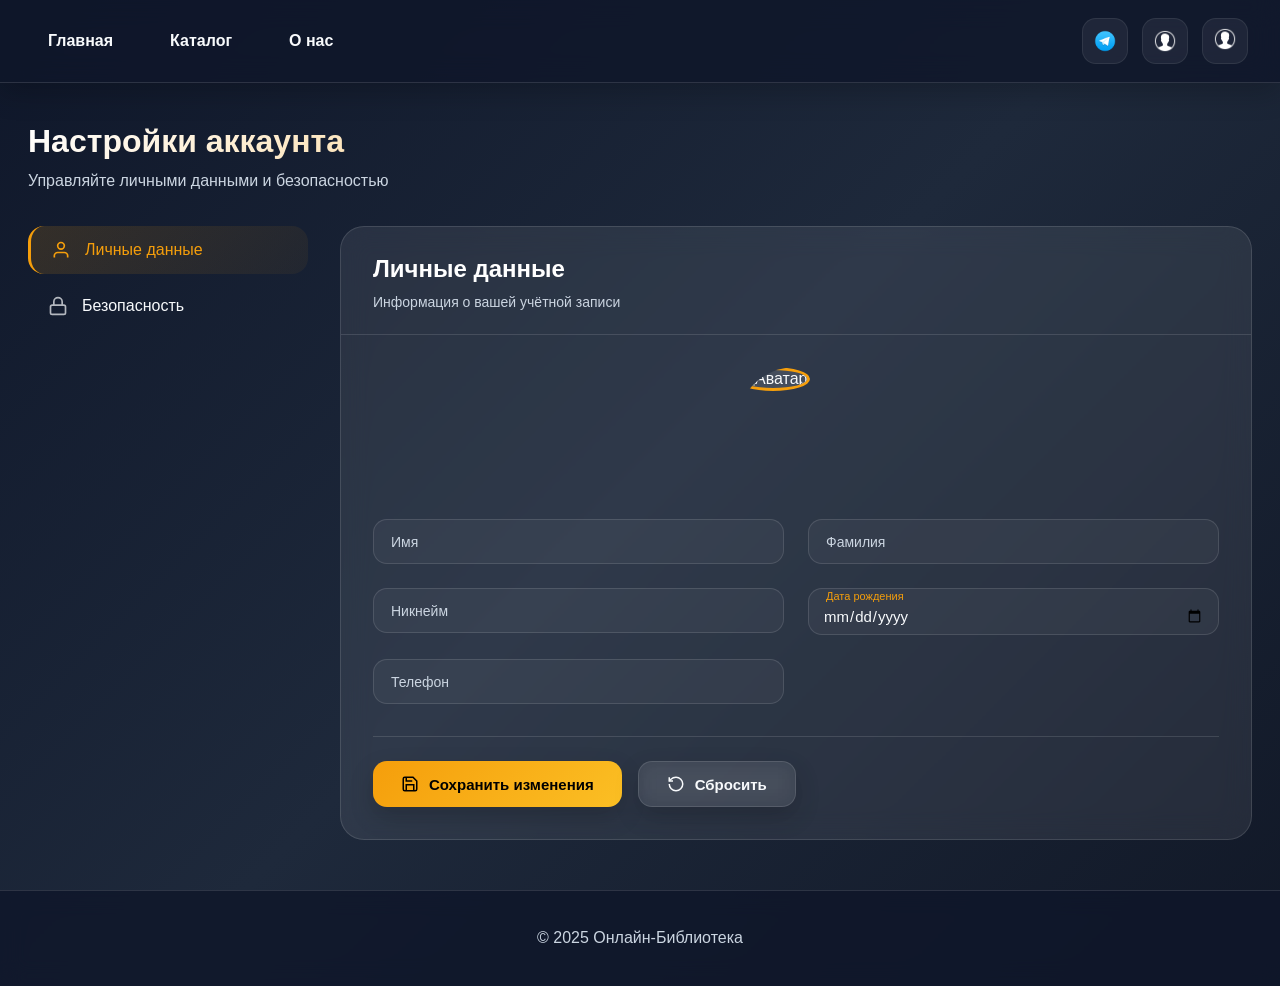
==== wwwroot/html/safety.html @ 2f35996b "весь проект" ====
<!DOCTYPE html>
<html lang="ru">
<head>
  <meta charset="utf-8" />
  <meta name="viewport" content="width=device-width, initial-scale=1" />
  <title>Настройки аккаунта | Онлайн-Библиотека</title>
  <link rel="icon" href="../ico/Open Book.png">
  <link rel="stylesheet" href="../css/style.css">
  <link rel="stylesheet" href="../css/style_panel_settings.css">
</head>

<body>
  <header class="heads">
    <div class="panel-menu">
      <ul class="menu">
        <li><a href="../html/index.html">Главная</a></li>
        <li><a href="../html/catalog.html">Каталог</a></li>
        <li><a href="../html/about.html">О нас</a></li>
      </ul>
    </div>

    <div class="panel-logo">
      <a href="https://t.me/Limbo_Deutsch_Bot">
        <img src="../ico/telegram_icon-icons.com_72055.png">
      </a>

      <!-- КНОПКА РЕГИСТРАЦИИ -->
      <a id="registerBtn" class="user-a" href="../html/registration.html">
        <img src="../ico/user_person_profile_avatar_icon_190943.png">
      </a>

      <!-- МЕНЮ ПОЛЬЗОВАТЕЛЯ -->
      <div class="user-wrapper" id="userMenu"">
        
        <div class="user-icon">
          <img src="../ico/user_person_profile_avatar_icon_190943.png">
        </div>

        <div class="dropdown">
          <p id="userName"></p>

          <a href="../html/safety.html">Настройки</a>
          <a id="adminLink" href="../html/admin.html">Админ</a>
          <a href="#" id="logoutBtn">Выход</a>
        </div>

      </div>
    </div>
  </header>

  <main class="settings-main">
    <div class="settings-page">
      <input type="radio" name="tab" id="tab-profile" checked hidden>
      <input type="radio" name="tab" id="tab-security" hidden>

      <div class="settings-header">
        <h1>Настройки аккаунта</h1>
        <p>Управляйте личными данными и безопасностью</p>
      </div>

      <div class="display-panel-settings">
        <!-- Навигация по вкладкам -->
        <nav class="settings-nav">
          <ul class="settings-menu">
            <li>
              <label for="tab-profile" class="li-settings-a">
                <svg class="nav-icon" width="20" height="20" viewBox="0 0 24 24" fill="none" stroke="currentColor" stroke-width="2">
                  <path d="M20 21v-2a4 4 0 0 0-4-4H8a4 4 0 0 0-4 4v2"/>
                  <circle cx="12" cy="7" r="4"/>
                </svg>
                <span>Личные данные</span>
              </label>
            </li>
            <li>
              <label for="tab-security" class="li-settings-a">
                <svg class="nav-icon" width="20" height="20" viewBox="0 0 24 24" fill="none" stroke="currentColor" stroke-width="2">
                  <rect x="3" y="11" width="18" height="11" rx="2" ry="2"/>
                  <path d="M7 11V7a5 5 0 0 1 10 0v4"/>
                </svg>
                <span>Безопасность</span>
              </label>
            </li>
          </ul>
        </nav>

        <!-- Контент настроек -->
        <div class="settings-container">
          <!-- Вкладка: Личные данные -->
          <div class="settings-card profile-tab">
            <div class="settings-card-header">
              <h2>Личные данные</h2>
              <p>Информация о вашей учётной записи</p>
            </div>

            <form class="settings-form" id="profile-form">
              <div class="form-grid">
                <!-- Аватар -->
                <div class="form-group full-width avatar-group">
                  <div class="avatar-container">
                    <div class="avatar-preview">
                      <img src="../img/user-default.png" alt="Аватар" id="avatar-preview">
                      <div class="avatar-overlay">
                        <label class="avatar-upload-btn">
                          <svg width="20" height="20" viewBox="0 0 24 24" fill="none" stroke="currentColor" stroke-width="2">
                            <path d="M23 19a2 2 0 0 1-2 2H3a2 2 0 0 1-2-2V8a2 2 0 0 1 2-2h4l2-3h6l2 3h4a2 2 0 0 1 2 2z"/>
                            <circle cx="12" cy="13" r="4"/>
                          </svg>
                          <span>Изменить фото</span>
                          <input type="file" id="avatar-input" accept="image/*" hidden>
                        </label>
                      </div>
                    </div>
                  </div>
                </div>

                <!-- Поля ввода -->
                <div class="form-group">
                  <div class="input-field">
                    <input type="text" id="first-name" placeholder=" ">
                    <label>Имя</label>
                  </div>
                </div>

                <div class="form-group">
                  <div class="input-field">
                    <input type="text" id="last-name" placeholder=" ">
                    <label>Фамилия</label>
                  </div>
                </div>

                <div class="form-group">
                  <div class="input-field">
                    <input type="text" id="nickname" placeholder=" ">
                    <label>Никнейм</label>
                  </div>
                </div>

                <div class="form-group">
                  <div class="input-field">
                    <input type="date" id="birthdate" placeholder=" ">
                    <label>Дата рождения</label>
                  </div>
                </div>

                <div class="form-group">
                  <div class="input-field">
                    <input type="tel" id="phone" placeholder=" ">
                    <label>Телефон</label>
                  </div>
                </div>
              </div>

              <div class="form-actions">
                <button id="updateProfile" type="button" class="btn btn-primary">
                  <svg width="18" height="18" viewBox="0 0 24 24" fill="none" stroke="currentColor" stroke-width="2">
                    <path d="M19 21H5a2 2 0 0 1-2-2V5a2 2 0 0 1 2-2h11l5 5v11a2 2 0 0 1-2 2z"/>
                    <polyline points="17 21 17 13 7 13 7 21"/>
                    <polyline points="7 3 7 8 15 8"/>
                  </svg>
                  Сохранить изменения
                </button>
                <button type="reset" class="btn btn-secondary" id="reset-profile">
                  <svg width="18" height="18" viewBox="0 0 24 24" fill="none" stroke="currentColor" stroke-width="2">
                    <path d="M3 12a9 9 0 1 0 9-9 9.75 9.75 0 0 0-6.74 2.74L3 8"/>
                    <path d="M3 3v5h5"/>
                  </svg>
                  Сбросить
                </button>
              </div>
            </form>
          </div>

          <!-- Вкладка: Безопасность -->
          <div class="settings-card security-tab">
            <div class="settings-card-header">
              <h2>Безопасность аккаунта</h2>
              <p>Защита вашей учётной записи</p>
            </div>

            <form class="settings-form" id="security-form">
              <div class="form-grid">
                <div class="form-group full-width">
                  <div class="input-field">
                    <input type="email" id="email" placeholder=" ">
                    <label>Email</label>
                  </div>
                </div>

                <div class="form-group">
                  <div class="input-field">
                    <input type="password" id="new-password" placeholder=" ">
                    <label>Новый пароль</label>
                    <button type="button" class="password-toggle" data-target="new-password">
                      <svg width="18" height="18" viewBox="0 0 24 24" fill="none" stroke="currentColor" stroke-width="2">
                        <path d="M1 12s4-8 11-8 11 8 11 8-4 8-11 8-11-8-11-8z"/>
                        <circle cx="12" cy="12" r="3"/>
                      </svg>
                    </button>
                  </div>
                </div>

                <div class="form-group">
                  <div class="input-field">
                    <input type="password" id="confirm-password" placeholder=" ">
                    <label>Подтвердите пароль</label>
                    <button type="button" class="password-toggle" data-target="confirm-password">
                      <svg width="18" height="18" viewBox="0 0 24 24" fill="none" stroke="currentColor" stroke-width="2">
                        <path d="M1 12s4-8 11-8 11 8 11 8-4 8-11 8-11-8-11-8z"/>
                        <circle cx="12" cy="12" r="3"/>
                      </svg>
                    </button>
                  </div>
                </div>

                <!-- Опция 2FA -->
                <div class="form-group full-width">
                  <div class="security-option-card">
                    <div class="option-info">
                      <div class="option-icon">
                        <svg width="24" height="24" viewBox="0 0 24 24" fill="none" stroke="currentColor" stroke-width="2">
                          <rect x="3" y="11" width="18" height="11" rx="2" ry="2"/>
                          <path d="M7 11V7a5 5 0 0 1 10 0v4"/>
                        </svg>
                      </div>
                      <div class="option-text">
                        <strong>Двухфакторная аутентификация (2FA)</strong>
                        <p>Дополнительный уровень защиты вашего аккаунта</p>
                      </div>
                    </div>
                    <label class="toggle-switch">
                      <input type="checkbox" id="twofa-toggle">
                      <span class="toggle-slider"></span>
                    </label>
                  </div>
                </div>

                <!-- История входов -->
                <div class="form-group full-width">
                  <div class="security-option-card clickable" id="login-history-btn">
                    <div class="option-info">
                      <div class="option-icon">
                        <svg width="24" height="24" viewBox="0 0 24 24" fill="none" stroke="currentColor" stroke-width="2">
                          <circle cx="12" cy="12" r="10"/>
                          <polyline points="12 6 12 12 16 14"/>
                        </svg>
                      </div>
                      <div class="option-text">
                        <strong>История входов</strong>
                        <p>Последние устройства и даты входа</p>
                      </div>
                    </div>
                    <svg class="chevron-icon" width="20" height="20" viewBox="0 0 24 24" fill="none" stroke="currentColor" stroke-width="2">
                      <polyline points="9 18 15 12 9 6"/>
                    </svg>
                  </div>
                </div>
              </div>

              <div class="form-actions">
                <button id="updateSecurity" type="button" class="btn btn-primary">
                  <svg width="18" height="18" viewBox="0 0 24 24" fill="none" stroke="currentColor" stroke-width="2">
                    <path d="M19 21H5a2 2 0 0 1-2-2V5a2 2 0 0 1 2-2h11l5 5v11a2 2 0 0 1-2 2z"/>
                    <polyline points="17 21 17 13 7 13 7 21"/>
                    <polyline points="7 3 7 8 15 8"/>
                  </svg>
                  Сохранить
                </button>
              </div>
            </form>
          </div>
        </div>
      </div>
    </div>
  </main>

  <!-- Модальное окно истории входов -->
  <div class="modal" id="login-history-modal">
    <div class="modal-content">
      <div class="modal-header">
        <h3>История входов</h3>
        <button class="modal-close">&times;</button>
      </div>
      <div class="modal-body">
        <div class="history-list">
          <div class="history-item">
            <div class="history-device">
              <svg width="20" height="20" viewBox="0 0 24 24" fill="none" stroke="currentColor" stroke-width="2">
                <rect x="4" y="2" width="16" height="20" rx="2" ry="2"/>
                <line x1="12" y1="18" x2="12" y2="18"/>
              </svg>
              <span>Windows 10 - Chrome</span>
            </div>
            <div class="history-details">
              <span class="history-location">Москва, Россия</span>
              <span class="history-time">Сегодня, 14:30</span>
            </div>
          </div>
          <div class="history-item">
            <div class="history-device">
              <svg width="20" height="20" viewBox="0 0 24 24" fill="none" stroke="currentColor" stroke-width="2">
                <rect x="5" y="2" width="14" height="20" rx="2" ry="2"/>
                <line x1="12" y1="18" x2="12" y2="18"/>
              </svg>
              <span>iPhone 13 - Safari</span>
            </div>
            <div class="history-details">
              <span class="history-location">Санкт-Петербург, Россия</span>
              <span class="history-time">Вчера, 09:15</span>
            </div>
          </div>
        </div>
      </div>
    </div>
  </div>

  <footer class="foot">
    <p>© 2025 Онлайн-Библиотека</p>
  </footer>

  <script src="../js/safetyUser.js"></script>
  <script src="../js/loadUser.js"></script>
</body>
</html>
---- wwwroot/css/style.css ----
:root {
  --bg: linear-gradient(135deg, #0f172a, #1e293b, #111827);
  --card: rgba(255, 255, 255, 0.08);
  --card-strong: rgba(255, 255, 255, 0.12);
  --text: #f8fafc;
  --muted: #cbd5e1;
  --accent: #f59e0b;
  --accent-hover: #fbbf24;
  --border: rgba(255, 255, 255, 0.12);
  --shadow: 0 18px 40px rgba(0, 0, 0, 0.28);
  --radius: 22px;
  --anim-time: 320ms;
}

* {
  box-sizing: border-box;
}

body {
  margin: 0;
  font-family: "Segoe UI", Tahoma, sans-serif;
  background: var(--bg);
  color: var(--text);
  -webkit-font-smoothing: antialiased;
  min-height: 100vh;
}

/* =========================
   HEADER
========================= */
.heads {
  background: rgba(15, 23, 42, 0.82);
  backdrop-filter: blur(14px);
  color: #fff;
  padding: 18px 32px;
  display: flex;
  justify-content: space-between;
  align-items: center;
  border-bottom: 1px solid var(--border);
  box-shadow: 0 8px 30px rgba(0, 0, 0, 0.22);
  position: sticky;
  top: 0;
  z-index: 50;
  gap: 24px;
}

/* =========================
   LEFT NAVIGATION
========================= */
.panel-menu {
  width: auto;
  margin: 0;
  padding: 0;
  background: transparent;
  border: none;
  box-shadow: none;
  backdrop-filter: none;
}

.menu {
  display: flex;
  align-items: center;
  list-style: none;
  gap: 25px;
  padding: 0;
  margin: 0;
  justify-content: flex-start;
}

.menu li {
  margin: 0;
  padding: 0;
}

.menu a {
  display: inline-flex;
  align-items: center;
  justify-content: center;
  padding: 10px 16px;
  border-radius: 14px;
  color: var(--text);
  text-decoration: none;
  font-weight: 600;
  transition: all 0.25s ease;
  white-space: nowrap;
}

.menu a:hover {
  color: var(--accent);
  background: rgba(255, 255, 255, 0.08);
  text-shadow: 0 0 10px rgba(245, 158, 11, 0.25);
}

/* =========================
   RIGHT SIDE (SEARCH + ICONS)
========================= */
.panel-logo {
  display: flex;
  align-items: center;
  justify-content: flex-end;
  gap: 14px;
}

/* SEARCH */
.panel-logo form {
  margin: 0;
  display: flex;
  align-items: center;
}

/* GENERAL LINKS */
a {
  color: var(--text);
  text-decoration: none;
  transition: all 0.25s ease;
}

/* TELEGRAM + USER ICON LINKS */
.panel-logo > a,
.user-wrapper {
  display: flex;
  align-items: center;
  justify-content: center;

  width: 46px;
  height: 46px;

  border-radius: 14px;
  background: rgba(255, 255, 255, 0.06);
  border: 1px solid rgba(255, 255, 255, 0.08);

  transition: all 0.25s ease;
  flex-shrink: 0;
  position: relative;
  cursor: pointer;
}

.panel-logo > a:hover,
.user-wrapper:hover {
  transform: translateY(-3px);
  background: rgba(255, 255, 255, 0.12);
  box-shadow: 0 10px 24px rgba(0, 0, 0, 0.18);
}

/* ICON IMAGES */
.panel-logo img,
.user-icon img {
  width: 22px;
  height: 22px;
  object-fit: contain;
}

/* USER ICON FIX */
.user-a {
  margin: 0;
  padding: 0;
}

/* =========================
   BUTTONS
========================= */
button {
  font-size: 15px;
  font-weight: 700;
  width: auto;
  min-width: 120px;
  height: 46px;
  padding: 0 22px;
  border: 1px solid var(--border);
  border-radius: 16px;
  background: linear-gradient(
    135deg,
    rgba(255, 255, 255, 0.12),
    rgba(255, 255, 255, 0.05)
  );
  color: white;
  cursor: pointer;
  transition: all 0.25s ease;
  backdrop-filter: blur(10px);
  box-shadow: 0 10px 24px rgba(0, 0, 0, 0.18);
}

button:hover {
  transform: translateY(-3px);
  background: rgba(255, 255, 255, 0.14);
  box-shadow: 0 16px 28px rgba(0, 0, 0, 0.25);
}

/* =========================
   MAIN GRID
========================= */
.parent {
  display: grid;
  grid-template-columns: 320px 1fr;
  gap: 24px;
  padding: 28px;
  min-height: calc(100vh - 150px);
  align-items: start;
}

/* =========================
   CONTENT PANELS
========================= */
.parent > div:last-child,
.content-panel,
.main-content {
  background: var(--card);
  border: 1px solid var(--border);
  border-radius: var(--radius);
  padding: 28px;
  backdrop-filter: blur(14px);
  box-shadow: var(--shadow);
}

/* =========================
   TITLES / TEXT
========================= */
h1, h2, h3 {
  color: #ffffff;
  margin-top: 0;
}

p {
  color: var(--muted);
  line-height: 1.65;
}

/* =========================
   CARDS
========================= */
.card,
.book-card,
.content-card {
  background: rgba(255, 255, 255, 0.06);
  border-radius: 20px;
  border: 1px solid rgba(255,255,255,0.08);
  padding: 20px;
  transition: all 0.25s ease;
  box-shadow: 0 12px 26px rgba(0,0,0,0.16);
}

.card:hover,
.book-card:hover,
.content-card:hover {
  transform: translateY(-5px);
  background: rgba(255,255,255,0.08);
  box-shadow: 0 18px 34px rgba(0,0,0,0.22);
}

/* =========================
   FOOTER
========================= */
.foot {
  background: rgba(15, 23, 42, 0.82);
  backdrop-filter: blur(12px);
  color: var(--muted);
  text-align: center;
  padding: 18px;
  border-top: 1px solid var(--border);
  margin-top: 10px;
}

/* =========================
   SMALL HELPERS
========================= */
.login-a {
  margin-top: 0;
}

/* =========================
   SCROLLBAR
========================= */
::-webkit-scrollbar {
  width: 10px;
  height: 10px;
}

::-webkit-scrollbar-track {
  background: rgba(255,255,255,0.04);
}

::-webkit-scrollbar-thumb {
  background: rgba(255,255,255,0.14);
  border-radius: 20px;
}

::-webkit-scrollbar-thumb:hover {
  background: rgba(255,255,255,0.22);
}

/* =========================
   RESPONSIVE
========================= */
@media (max-width: 980px) {
  .heads {
    flex-direction: column;
    align-items: stretch;
    gap: 18px;
  }

  .panel-menu {
    width: 100%;
  }

  .menu {
    flex-wrap: wrap;
    gap: 10px;
  }

  .panel-logo {
    width: 100%;
    justify-content: space-between;
    flex-wrap: wrap;
  }

  .panel-logo form {
    width: 100%;
  }

  .input-search {
    min-width: 100%;
    width: 100%;
  }

  .parent {
    grid-template-columns: 1fr;
    padding: 18px;
  }
}

.user-wrapper,
#registerBtn {
  display: flex;
  align-items: center;
  justify-content: center;
  width: 46px;
  height: 46px;
  border-radius: 14px;
  background: rgba(255, 255, 255, 0.06);
  border: 1px solid rgba(255, 255, 255, 0.08);
  transition: all 0.25s ease;
  flex-shrink: 0;
  position: relative;
  cursor: pointer;
}

/* hover эффект как у остальных */
.user-wrapper:hover,
#registerBtn:hover {
  transform: translateY(-3px);
  background: rgba(255, 255, 255, 0.12);
  box-shadow: 0 10px 24px rgba(0, 0, 0, 0.18);
}

/* иконка */
.user-icon img {
  width: 22px;
  height: 22px;
}

/* =========================
   DROPDOWN (УЛУЧШЕННЫЙ)
========================= */

.dropdown {
  position: absolute;
  top: 60px;
  right: 0;

  background: #1e293b;
  border-radius: 12px;
  padding: 10px;
  min-width: 160px;

  opacity: 0;
  visibility: hidden;
  transform: translateY(10px);

  transition: all 0.2s ease;
  box-shadow: 0 10px 25px rgba(0,0,0,0.35);
  z-index: 100;
}

/* ссылки */
.dropdown a {
  display: block;
  padding: 8px;
  border-radius: 6px;
  color: white;
  text-decoration: none;
}

.dropdown a:hover {
  background: #334155;
}

/* имя пользователя */
#userName {
  font-size: 13px;
  color: #cbd5e1;
  margin-bottom: 6px;
  padding: 4px 6px;
  border-bottom: 1px solid rgba(255,255,255,0.1);
}

/* =========================
   HOVER FIX (САМОЕ ВАЖНОЕ)
========================= */

/* невидимая зона между иконкой и меню */
.user-wrapper::after {
  content: "";
  position: absolute;
  top: 40px;
  right: 0;
  width: 100%;
  height: 25px;
}

/* показ меню */
.user-wrapper:hover .dropdown {
  opacity: 1;
  visibility: visible;
  transform: translateY(0);
}

.hidden {
  display: none !important;
}
---- wwwroot/css/style_panel_settings.css ----
/* =========================
   SETTINGS PAGE MAIN
========================= */

.settings-main {
    min-height: calc(100vh - 140px);
    padding: 40px 28px;
}

.settings-page {
    max-width: 1280px;
    margin: 0 auto;
}

/* Header */
.settings-header {
    margin-bottom: 32px;
}

.settings-header h1 {
    font-size: 32px;
    font-weight: 700;
    margin: 0 0 8px 0;
    background: linear-gradient(135deg, #fff, var(--accent));
    -webkit-background-clip: text;
    background-clip: text;
    color: transparent;
}

.settings-header p {
    color: var(--muted);
    font-size: 16px;
    margin: 0;
}

/* =========================
   LAYOUT
========================= */

.display-panel-settings {
    display: flex;
    gap: 32px;
    width: 100%;
    align-items: flex-start;
}

/* =========================
   NAVIGATION MENU
========================= */

.settings-nav {
    flex-shrink: 0;
}

.settings-menu {
    list-style: none;
    padding: 0;
    margin: 0;
    width: 280px;
}

.settings-menu li {
    margin-bottom: 8px;
}

.li-settings-a {
    display: flex;
    align-items: center;
    gap: 14px;
    padding: 14px 20px;
    border-radius: 16px;
    color: var(--text);
    cursor: pointer;
    transition: all 0.25s ease;
    font-weight: 500;
    background: transparent;
}

.li-settings-a .nav-icon {
    opacity: 0.7;
    transition: 0.25s;
}

.li-settings-a:hover {
    background: rgba(255, 255, 255, 0.06);
    color: var(--accent);
}

.li-settings-a:hover .nav-icon {
    opacity: 1;
    color: var(--accent);
}

/* Active tab */
#tab-profile:checked ~ .display-panel-settings 
.settings-nav .li-settings-a[for="tab-profile"],
#tab-security:checked ~ .display-panel-settings 
.settings-nav .li-settings-a[for="tab-security"] {
    background: linear-gradient(135deg, rgba(245, 158, 11, 0.15), rgba(245, 158, 11, 0.05));
    border-left: 3px solid var(--accent);
    color: var(--accent);
}

#tab-profile:checked ~ .display-panel-settings 
.settings-nav .li-settings-a[for="tab-profile"] .nav-icon,
#tab-security:checked ~ .display-panel-settings 
.settings-nav .li-settings-a[for="tab-security"] .nav-icon {
    opacity: 1;
    color: var(--accent);
}

/* =========================
   SETTINGS CARD
========================= */

.settings-container {
    flex: 1;
    width: 100%;
}

.settings-card {
    background: var(--card);
    border: 1px solid var(--border);
    border-radius: 24px;
    backdrop-filter: blur(14px);
    overflow: hidden;
    transition: 0.3s ease;
}

.settings-card-header {
    padding: 28px 32px 20px 32px;
    border-bottom: 1px solid var(--border);
}

.settings-card-header h2 {
    font-size: 24px;
    margin: 0 0 8px 0;
    font-weight: 600;
}

.settings-card-header p {
    color: var(--muted);
    margin: 0;
    font-size: 14px;
}

/* =========================
   FORM STYLES
========================= */

.settings-form {
    padding: 32px;
}

.form-grid {
    display: grid;
    grid-template-columns: repeat(2, 1fr);
    gap: 24px;
}

.form-group {
    position: relative;
}

.form-group.full-width {
    grid-column: span 2;
}

/* Input Field */
.input-field {
    position: relative;
}

.input-field input,
.input-field select {
    width: 100%;
    padding: 18px 14px 8px 14px;
    border-radius: 14px;
    border: 1.5px solid var(--border);
    background: rgba(255, 255, 255, 0.04);
    color: var(--text);
    font-size: 15px;
    outline: none;
    transition: all 0.25s ease;
    font-family: inherit;
}

.input-field select {
    padding: 18px 14px 8px 14px;
    cursor: pointer;
    appearance: none;
    background-image: url("data:image/svg+xml;utf8,<svg xmlns='http://www.w3.org/2000/svg' width='16' height='16' viewBox='0 0 24 24' fill='none' stroke='%23cbd5e1' stroke-width='2'><polyline points='6 9 12 15 18 9'/></svg>");
    background-repeat: no-repeat;
    background-position: right 14px center;
}

.input-field input:focus,
.input-field select:focus {
    border-color: var(--accent);
    background: rgba(255, 255, 255, 0.08);
}

/* Labels */
.input-field label {
    position: absolute;
    left: 14px;
    top: 50%;
    transform: translateY(-50%);
    color: var(--muted);
    font-size: 14px;
    pointer-events: none;
    transition: all 0.2s ease;
    background: transparent;
    padding: 0 4px;
}

/* Float labels */
.input-field input:focus ~ label,
.input-field input:not(:placeholder-shown) ~ label,
.input-field select:focus ~ label,
.input-field select:has(option:checked:not([value=""])) ~ label {
    top: 8px;
    font-size: 11px;
    color: var(--accent);
}

.input-field input::placeholder,
.input-field select:invalid {
    opacity: 0;
}

/* Password toggle */
.password-toggle {
    position: absolute;
    right: 14px;
    top: 50%;
    transform: translateY(-50%);
    background: none;
    border: none;
    cursor: pointer;
    padding: 0;
    margin: 0;
    width: auto;
    height: auto;
    min-width: auto;
    box-shadow: none;
    opacity: 0.6;
    transition: 0.25s;
}

.password-toggle:hover {
    opacity: 1;
    transform: translateY(-50%);
    background: none;
    box-shadow: none;
}

.password-toggle svg {
    display: block;
}

/* =========================
   AVATAR SECTION
========================= */

.avatar-group {
    margin-bottom: 8px;
}

.avatar-container {
    display: flex;
    justify-content: center;
}

.avatar-preview {
    position: relative;
    width: 120px;
    height: 120px;
    border-radius: 50%;
    overflow: hidden;
    cursor: pointer;
}

.avatar-preview img {
    width: 100%;
    height: 100%;
    object-fit: cover;
    border: 3px solid var(--accent);
    border-radius: 50%;
    background: rgba(255, 255, 255, 0.1);
}

.avatar-overlay {
    position: absolute;
    inset: 0;
    background: rgba(0, 0, 0, 0.6);
    display: flex;
    align-items: center;
    justify-content: center;
    opacity: 0;
    transition: 0.25s;
    border-radius: 50%;
}

.avatar-preview:hover .avatar-overlay {
    opacity: 1;
}

.avatar-upload-btn {
    display: flex;
    flex-direction: column;
    align-items: center;
    gap: 6px;
    color: white;
    font-size: 12px;
    cursor: pointer;
    text-align: center;
}

.avatar-upload-btn svg {
    width: 24px;
    height: 24px;
}

/* =========================
   SECURITY OPTION CARD
========================= */

.security-option-card {
    display: flex;
    justify-content: space-between;
    align-items: center;
    padding: 20px;
    border-radius: 18px;
    background: rgba(255, 255, 255, 0.04);
    border: 1px solid var(--border);
    transition: 0.25s;
}

.security-option-card.clickable {
    cursor: pointer;
}

.security-option-card.clickable:hover {
    background: rgba(255, 255, 255, 0.08);
    border-color: var(--accent);
}

.option-info {
    display: flex;
    align-items: center;
    gap: 16px;
}

.option-icon {
    width: 48px;
    height: 48px;
    display: flex;
    align-items: center;
    justify-content: center;
    background: rgba(245, 158, 11, 0.1);
    border-radius: 14px;
    color: var(--accent);
}

.option-text strong {
    display: block;
    font-size: 16px;
    margin-bottom: 6px;
}

.option-text p {
    margin: 0;
    font-size: 13px;
    color: var(--muted);
}

.chevron-icon {
    opacity: 0.5;
    transition: 0.25s;
}

.security-option-card:hover .chevron-icon {
    opacity: 1;
    transform: translateX(4px);
}

/* =========================
   TOGGLE SWITCH
========================= */

.toggle-switch {
    position: relative;
    width: 56px;
    height: 30px;
    flex-shrink: 0;
}

.toggle-switch input {
    display: none;
}

.toggle-slider {
    position: absolute;
    inset: 0;
    background: #444;
    border-radius: 30px;
    transition: 0.25s;
    cursor: pointer;
}

.toggle-slider::before {
    content: "";
    position: absolute;
    width: 24px;
    height: 24px;
    left: 3px;
    top: 3px;
    background: white;
    border-radius: 50%;
    transition: 0.25s;
}

.toggle-switch input:checked + .toggle-slider {
    background: var(--accent);
}

.toggle-switch input:checked + .toggle-slider::before {
    transform: translateX(26px);
}

/* =========================
   BUTTONS
========================= */

.form-actions {
    display: flex;
    gap: 16px;
    margin-top: 32px;
    padding-top: 24px;
    border-top: 1px solid var(--border);
}

.btn {
    display: inline-flex;
    align-items: center;
    justify-content: center;
    gap: 10px;
    padding: 12px 28px;
    border-radius: 14px;
    font-weight: 600;
    font-size: 15px;
    cursor: pointer;
    transition: all 0.25s ease;
    border: none;
    font-family: inherit;
}

.btn-primary {
    background: linear-gradient(135deg, var(--accent), var(--accent-hover));
    color: #000;
}

.btn-primary:hover {
    transform: translateY(-2px);
    filter: brightness(1.05);
    box-shadow: 0 8px 20px rgba(245, 158, 11, 0.3);
}

.btn-secondary {
    background: rgba(255, 255, 255, 0.06);
    color: var(--text);
    border: 1px solid var(--border);
}

.btn-secondary:hover {
    background: rgba(255, 255, 255, 0.1);
    transform: translateY(-2px);
}

/* =========================
   MODAL
========================= */

.modal {
    position: fixed;
    inset: 0;
    background: rgba(0, 0, 0, 0.8);
    backdrop-filter: blur(8px);
    display: flex;
    align-items: center;
    justify-content: center;
    z-index: 1000;
    opacity: 0;
    visibility: hidden;
    transition: 0.25s;
}

.modal.active {
    opacity: 1;
    visibility: visible;
}

.modal-content {
    background: var(--card);
    border: 1px solid var(--border);
    border-radius: 24px;
    width: 90%;
    max-width: 500px;
    backdrop-filter: blur(20px);
    animation: modalSlideIn 0.3s ease;
}

@keyframes modalSlideIn {
    from {
        opacity: 0;
        transform: translateY(-30px);
    }
    to {
        opacity: 1;
        transform: translateY(0);
    }
}

.modal-header {
    display: flex;
    justify-content: space-between;
    align-items: center;
    padding: 20px 24px;
    border-bottom: 1px solid var(--border);
}

.modal-header h3 {
    margin: 0;
    font-size: 20px;
}

.modal-close {
    background: none;
    border: none;
    font-size: 28px;
    cursor: pointer;
    color: var(--muted);
    padding: 0;
    width: 32px;
    height: 32px;
    display: flex;
    align-items: center;
    justify-content: center;
    border-radius: 8px;
}

.modal-close:hover {
    background: rgba(255, 255, 255, 0.1);
    color: var(--text);
}

.modal-body {
    padding: 24px;
}

.history-list {
    display: flex;
    flex-direction: column;
    gap: 16px;
}

.history-item {
    display: flex;
    justify-content: space-between;
    align-items: center;
    padding: 14px;
    background: rgba(255, 255, 255, 0.04);
    border-radius: 14px;
    flex-wrap: wrap;
    gap: 10px;
}

.history-device {
    display: flex;
    align-items: center;
    gap: 10px;
    font-weight: 500;
}

.history-details {
    display: flex;
    gap: 16px;
    font-size: 13px;
    color: var(--muted);
}

/* =========================
   TABS
========================= */

.profile-tab,
.security-tab {
    display: none;
}

#tab-profile:checked ~ .display-panel-settings 
.settings-container .profile-tab {
    display: block;
}

#tab-security:checked ~ .display-panel-settings 
.settings-container .security-tab {
    display: block;
}

/* =========================
   RESPONSIVE
========================= */

@media (max-width: 900px) {
    .settings-main {
        padding: 24px 16px;
    }

    .display-panel-settings {
        flex-direction: column;
    }

    .settings-nav {
        width: 100%;
    }

    .settings-menu {
        width: 100%;
        display: flex;
        gap: 10px;
        flex-wrap: wrap;
    }

    .settings-menu li {
        flex: 1;
        margin-bottom: 0;
    }

    .li-settings-a {
        justify-content: center;
    }

    .form-grid {
        grid-template-columns: 1fr;
    }

    .form-group.full-width {
        grid-column: span 1;
    }

    .settings-card-header {
        padding: 20px 24px;
    }

    .settings-form {
        padding: 24px;
    }

    .form-actions {
        flex-direction: column;
    }

    .btn {
        width: 100%;
        justify-content: center;
    }

    .security-option-card {
        flex-direction: column;
        text-align: center;
        gap: 16px;
    }

    .option-info {
        flex-direction: column;
        text-align: center;
    }

    .history-item {
        flex-direction: column;
        text-align: center;
    }

    .history-details {
        flex-direction: column;
        align-items: center;
        gap: 6px;
    }
}

@media (max-width: 480px) {
    .settings-header h1 {
        font-size: 26px;
    }

    .settings-menu {
        flex-direction: column;
    }

    .settings-menu li {
        width: 100%;
    }
}
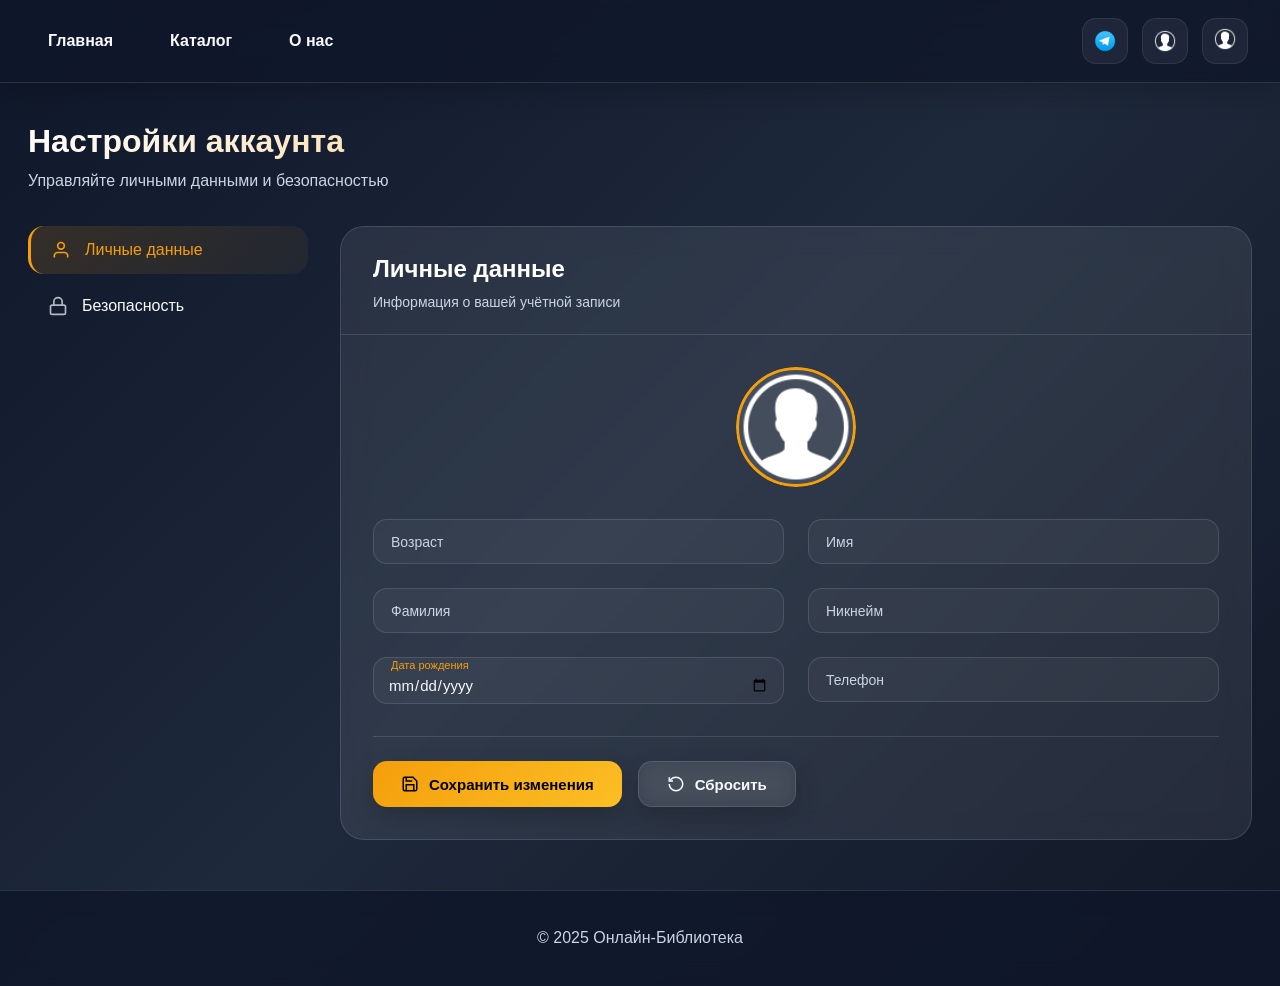
==== commit b168fa15: "переделал логику программы и исправил мелкие ошибки" ====
--- a/wwwroot/html/safety.html
+++ b/wwwroot/html/safety.html
@@ -93,62 +93,69 @@
             </div>
 
             <form class="settings-form" id="profile-form">
-              <div class="form-grid">
-                <!-- Аватар -->
-                <div class="form-group full-width avatar-group">
-                  <div class="avatar-container">
-                    <div class="avatar-preview">
-                      <img src="../img/user-default.png" alt="Аватар" id="avatar-preview">
-                      <div class="avatar-overlay">
-                        <label class="avatar-upload-btn">
-                          <svg width="20" height="20" viewBox="0 0 24 24" fill="none" stroke="currentColor" stroke-width="2">
-                            <path d="M23 19a2 2 0 0 1-2 2H3a2 2 0 0 1-2-2V8a2 2 0 0 1 2-2h4l2-3h6l2 3h4a2 2 0 0 1 2 2z"/>
-                            <circle cx="12" cy="13" r="4"/>
-                          </svg>
-                          <span>Изменить фото</span>
-                          <input type="file" id="avatar-input" accept="image/*" hidden>
-                        </label>
-                      </div>
-                    </div>
-                  </div>
-                </div>
-
-                <!-- Поля ввода -->
-                <div class="form-group">
-                  <div class="input-field">
-                    <input type="text" id="first-name" placeholder=" ">
-                    <label>Имя</label>
-                  </div>
-                </div>
-
-                <div class="form-group">
-                  <div class="input-field">
-                    <input type="text" id="last-name" placeholder=" ">
-                    <label>Фамилия</label>
-                  </div>
-                </div>
-
-                <div class="form-group">
-                  <div class="input-field">
-                    <input type="text" id="nickname" placeholder=" ">
-                    <label>Никнейм</label>
-                  </div>
-                </div>
-
-                <div class="form-group">
-                  <div class="input-field">
-                    <input type="date" id="birthdate" placeholder=" ">
-                    <label>Дата рождения</label>
-                  </div>
-                </div>
-
-                <div class="form-group">
-                  <div class="input-field">
-                    <input type="tel" id="phone" placeholder=" ">
-                    <label>Телефон</label>
-                  </div>
-                </div>
-              </div>
+                <div class="form-grid">
+                    <!-- Аватар -->
+                    <div class="form-group full-width avatar-group">
+                        <div class="avatar-container">
+                            <div class="avatar-preview">
+                                <img src="../ico/user_person_profile_avatar_icon_190943.png" alt="Аватар" id="avatar-preview">
+                                <div class="avatar-overlay">
+                                    <label class="avatar-upload-btn">
+                                        <svg width="20" height="20" viewBox="0 0 24 24" fill="none" stroke="currentColor" stroke-width="2">
+                                            <path d="M23 19a2 2 0 0 1-2 2H3a2 2 0 0 1-2-2V8a2 2 0 0 1 2-2h4l2-3h6l2 3h4a2 2 0 0 1 2 2z" />
+                                            <circle cx="12" cy="13" r="4" />
+                                        </svg>
+                                        <span>Изменить фото</span>
+                                        <input type="file" id="avatar-input" accept="image/*" hidden>
+                                    </label>
+                                </div>
+                            </div>
+                        </div>
+                    </div>
+
+                    <!-- Поля ввода -->
+                    <div class="form-group">
+                        <div class="input-field">
+                            <input type="text" id="age" placeholder=" ">
+                            <label>Возраст</label>
+                        </div>
+                    </div>
+
+                    <div class="form-group">
+                        <div class="input-field">
+                            <input type="text" id="first-name" placeholder=" ">
+                            <label>Имя</label>
+                        </div>
+                    </div>
+
+                    <div class="form-group">
+                        <div class="input-field">
+                            <input type="text" id="last-name" placeholder=" ">
+                            <label>Фамилия</label>
+                        </div>
+                    </div>
+
+                    <div class="form-group">
+                        <div class="input-field">
+                            <input type="text" id="nickname" placeholder=" ">
+                            <label>Никнейм</label>
+                        </div>
+                    </div>
+
+                    <div class="form-group">
+                        <div class="input-field">
+                            <input type="date" id="birthdate" placeholder=" ">
+                            <label>Дата рождения</label>
+                        </div>
+                    </div>
+
+                    <div class="form-group">
+                        <div class="input-field">
+                            <input type="tel" id="phone" placeholder=" ">
+                            <label>Телефон</label>
+                        </div>
+                    </div>
+                </div>
 
               <div class="form-actions">
                 <button id="updateProfile" type="button" class="btn btn-primary">
